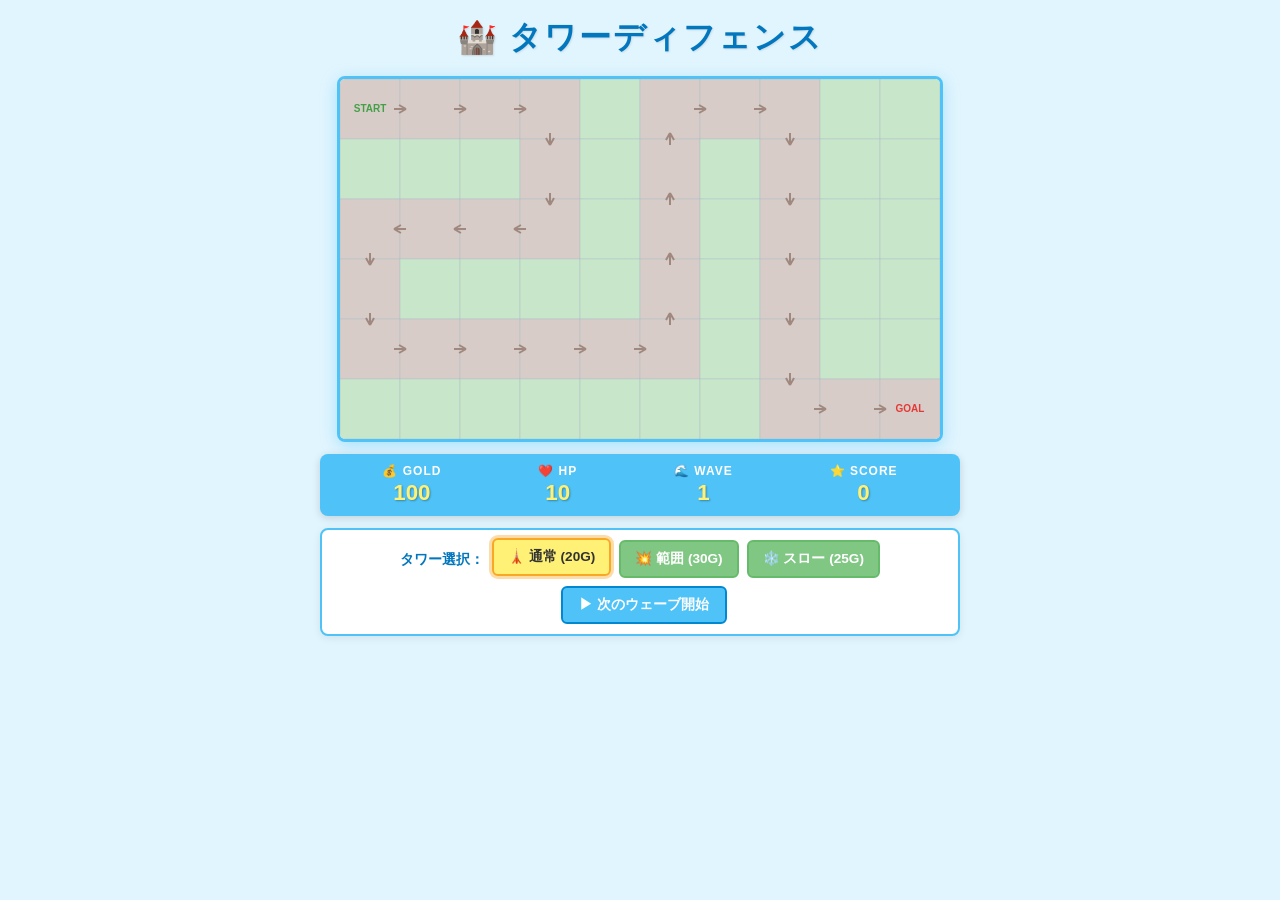
==== static/index.html @ 22d27254 "wip: タワーディフェンスゲーム（簡易版）" ====
<!DOCTYPE html>
<html lang="ja">
<head>
  <meta charset="UTF-8" />
  <meta name="viewport" content="width=device-width, initial-scale=1.0" />
  <title>タワーディフェンスゲーム</title>
  <link rel="stylesheet" href="style.css" />
</head>
<body>
  <h1>🏰 タワーディフェンス</h1>

  <div id="main-container">
    <!-- ゲームエリア -->
    <div id="game-area">
      <canvas id="gameCanvas" width="600" height="360"></canvas>
    </div>

    <!-- ステータスバー -->
    <div id="status-bar">
      <div class="status-item">
        <span class="status-label">💰 Gold</span>
        <span id="gold-display" class="status-value">100</span>
      </div>
      <div class="status-item">
        <span class="status-label">❤️ HP</span>
        <span id="hp-display" class="status-value">10</span>
      </div>
      <div class="status-item">
        <span class="status-label">🌊 Wave</span>
        <span id="wave-display" class="status-value">1</span>
      </div>
      <div class="status-item">
        <span class="status-label">⭐ Score</span>
        <span id="score-display" class="status-value">0</span>
      </div>
    </div>

    <!-- タワー選択エリア -->
    <div id="tower-select-area">
      <span class="select-label">タワー選択：</span>
      <button class="tower-btn selected" id="btn-normal" data-type="normal">
        🗼 通常 (20G)
      </button>
      <button class="tower-btn" id="btn-area" data-type="area">
        💥 範囲 (30G)
      </button>
      <button class="tower-btn" id="btn-slow" data-type="slow">
        ❄️ スロー (25G)
      </button>
      <button id="btn-start-wave" class="wave-btn">▶ 次のウェーブ開始</button>
    </div>

    <!-- メッセージ -->
    <div id="message-area"></div>
  </div>

  <!-- ゲームオーバーモーダル -->
  <div id="gameover-modal" class="modal hidden">
    <div class="modal-content">
      <h2 id="modal-title">ゲームオーバー</h2>
      <p id="modal-score"></p>
      <div class="modal-input">
        <label for="player-name">プレイヤー名：</label>
        <input type="text" id="player-name" maxlength="20" placeholder="名前を入力" />
      </div>
      <button id="btn-save-score">スコアを保存</button>
      <button id="btn-show-ranking">ランキングを見る</button>
      <button id="btn-restart">もう一度プレイ</button>
    </div>
  </div>

  <!-- ランキングモーダル -->
  <div id="ranking-modal" class="modal hidden">
    <div class="modal-content">
      <h2>🏆 ランキング</h2>
      <table id="ranking-table">
        <thead>
          <tr><th>順位</th><th>名前</th><th>スコア</th><th>日時</th></tr>
        </thead>
        <tbody id="ranking-body"></tbody>
      </table>
      <button id="btn-close-ranking">閉じる</button>
    </div>
  </div>

  <script src="game.js"></script>
</body>
</html>
---- static/style.css ----
/* ===== リセット & ベース ===== */
* {
  box-sizing: border-box;
  margin: 0;
  padding: 0;
}

body {
  background-color: #E1F5FE;
  font-family: 'Segoe UI', 'Helvetica Neue', Arial, sans-serif;
  color: #333;
  min-height: 100vh;
  display: flex;
  flex-direction: column;
  align-items: center;
  padding: 16px;
}

h1 {
  color: #0277BD;
  font-size: 2rem;
  margin-bottom: 16px;
  text-shadow: 1px 1px 2px rgba(0,0,0,0.1);
  letter-spacing: 2px;
}

/* ===== メインコンテナ ===== */
#main-container {
  display: flex;
  flex-direction: column;
  align-items: center;
  gap: 12px;
  width: 100%;
  max-width: 640px;
}

/* ===== ゲームエリア ===== */
#game-area {
  border: 3px solid #4FC3F7;
  border-radius: 8px;
  box-shadow: 0 4px 16px rgba(79, 195, 247, 0.4);
  background: #fff;
  overflow: hidden;
}

#gameCanvas {
  display: block;
  cursor: pointer;
}

/* ===== ステータスバー ===== */
#status-bar {
  display: flex;
  gap: 12px;
  background: #4FC3F7;
  border-radius: 8px;
  padding: 10px 20px;
  width: 100%;
  justify-content: space-around;
  box-shadow: 0 2px 8px rgba(0,0,0,0.15);
}

.status-item {
  display: flex;
  flex-direction: column;
  align-items: center;
  gap: 2px;
}

.status-label {
  font-size: 0.75rem;
  color: #fff;
  font-weight: 600;
  text-transform: uppercase;
  letter-spacing: 1px;
}

.status-value {
  font-size: 1.4rem;
  font-weight: 700;
  color: #FFF176;
  text-shadow: 1px 1px 2px rgba(0,0,0,0.3);
}

/* ===== タワー選択エリア ===== */
#tower-select-area {
  display: flex;
  align-items: center;
  gap: 8px;
  flex-wrap: wrap;
  justify-content: center;
  background: #fff;
  border-radius: 8px;
  padding: 10px 16px;
  width: 100%;
  border: 2px solid #4FC3F7;
  box-shadow: 0 2px 8px rgba(0,0,0,0.08);
}

.select-label {
  font-weight: 600;
  color: #0277BD;
  font-size: 0.9rem;
}

.tower-btn {
  background: #81C784;
  color: #fff;
  border: 2px solid #66BB6A;
  border-radius: 6px;
  padding: 8px 14px;
  font-size: 0.85rem;
  font-weight: 600;
  cursor: pointer;
  transition: all 0.2s;
}

.tower-btn:hover {
  background: #66BB6A;
  transform: translateY(-1px);
  box-shadow: 0 3px 8px rgba(0,0,0,0.2);
}

.tower-btn.selected {
  background: #FFF176;
  color: #333;
  border-color: #F9A825;
  box-shadow: 0 0 0 3px rgba(249, 168, 37, 0.4);
  transform: translateY(-2px);
}

.wave-btn {
  background: #4FC3F7;
  color: #fff;
  border: 2px solid #0288D1;
  border-radius: 6px;
  padding: 8px 16px;
  font-size: 0.85rem;
  font-weight: 700;
  cursor: pointer;
  transition: all 0.2s;
  margin-left: 8px;
}

.wave-btn:hover {
  background: #0288D1;
  transform: translateY(-1px);
  box-shadow: 0 3px 8px rgba(0,0,0,0.2);
}

.wave-btn:disabled {
  background: #B0BEC5;
  border-color: #90A4AE;
  cursor: not-allowed;
  transform: none;
  box-shadow: none;
}

/* ===== メッセージエリア ===== */
#message-area {
  min-height: 24px;
  font-size: 0.9rem;
  color: #D32F2F;
  font-weight: 600;
  text-align: center;
}

/* ===== モーダル ===== */
.modal {
  position: fixed;
  inset: 0;
  background: rgba(0, 0, 0, 0.55);
  display: flex;
  align-items: center;
  justify-content: center;
  z-index: 100;
}

.modal.hidden {
  display: none;
}

.modal-content {
  background: #fff;
  border-radius: 12px;
  padding: 32px 40px;
  text-align: center;
  box-shadow: 0 8px 32px rgba(0,0,0,0.3);
  min-width: 320px;
  display: flex;
  flex-direction: column;
  gap: 14px;
}

.modal-content h2 {
  color: #0277BD;
  font-size: 1.6rem;
}

.modal-content p {
  font-size: 1.1rem;
  color: #555;
}

.modal-input {
  display: flex;
  flex-direction: column;
  gap: 6px;
  align-items: flex-start;
}

.modal-input label {
  font-size: 0.9rem;
  font-weight: 600;
  color: #555;
}

.modal-input input {
  width: 100%;
  padding: 8px 12px;
  border: 2px solid #4FC3F7;
  border-radius: 6px;
  font-size: 1rem;
  outline: none;
  transition: border-color 0.2s;
}

.modal-input input:focus {
  border-color: #0288D1;
}

.modal-content button {
  background: #4FC3F7;
  color: #fff;
  border: none;
  border-radius: 6px;
  padding: 10px 20px;
  font-size: 0.95rem;
  font-weight: 700;
  cursor: pointer;
  transition: background 0.2s;
}

.modal-content button:hover {
  background: #0288D1;
}

/* ===== ランキングテーブル ===== */
#ranking-table {
  width: 100%;
  border-collapse: collapse;
  font-size: 0.9rem;
}

#ranking-table th,
#ranking-table td {
  border: 1px solid #B0BEC5;
  padding: 6px 10px;
  text-align: center;
}

#ranking-table th {
  background: #4FC3F7;
  color: #fff;
  font-weight: 700;
}

#ranking-table tr:nth-child(even) {
  background: #E1F5FE;
}
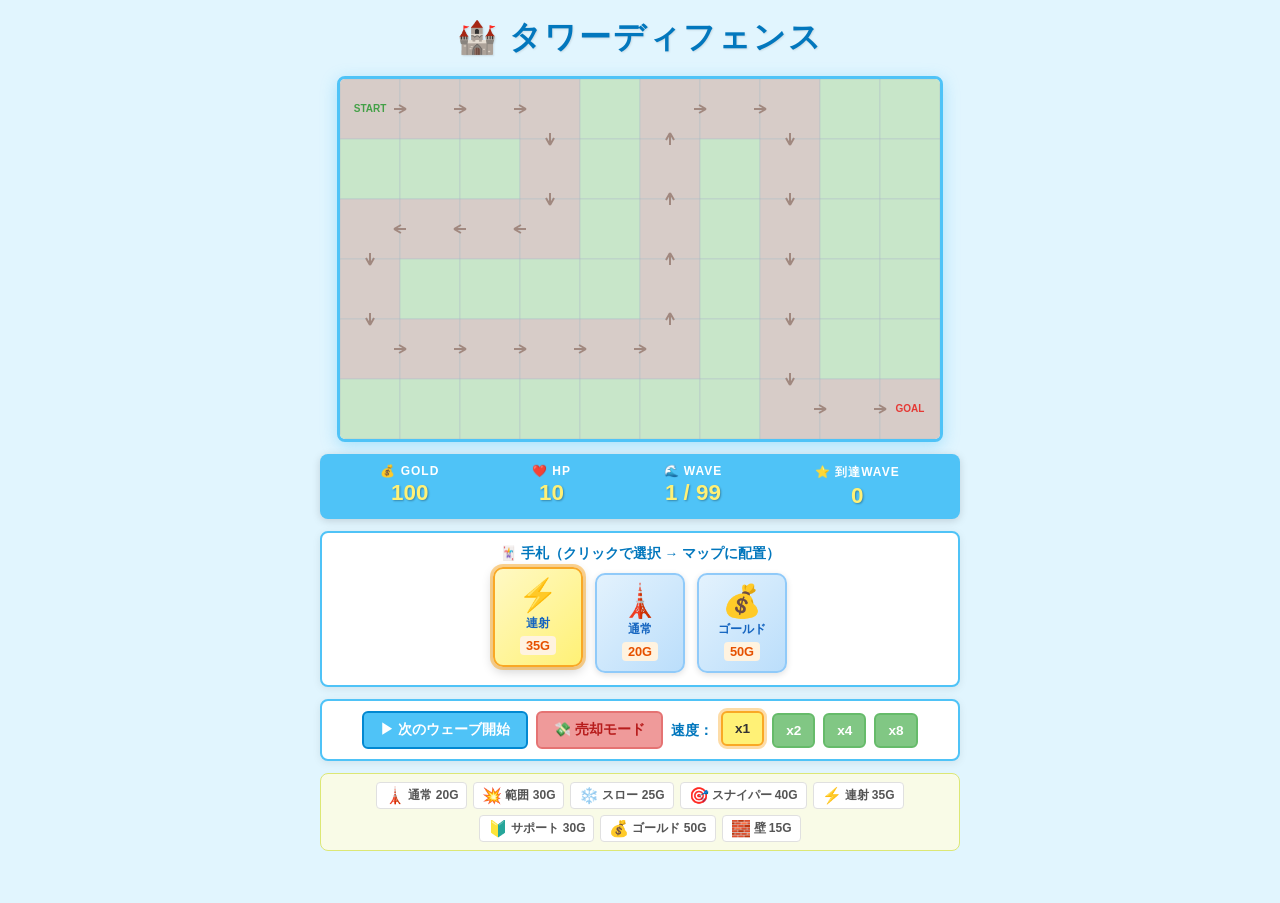
==== commit 798f0657: "add:タワーの追加・売却機能・手札の更新" ====
--- a/static/index.html
+++ b/static/index.html
@@ -27,27 +27,43 @@
       </div>
       <div class="status-item">
         <span class="status-label">🌊 Wave</span>
-        <span id="wave-display" class="status-value">1</span>
+        <span id="wave-display" class="status-value">1 / 99</span>
       </div>
       <div class="status-item">
-        <span class="status-label">⭐ Score</span>
+        <span class="status-label">⭐ 到達Wave</span>
         <span id="score-display" class="status-value">0</span>
       </div>
     </div>
 
-    <!-- タワー選択エリア -->
-    <div id="tower-select-area">
-      <span class="select-label">タワー選択：</span>
-      <button class="tower-btn selected" id="btn-normal" data-type="normal">
-        🗼 通常 (20G)
-      </button>
-      <button class="tower-btn" id="btn-area" data-type="area">
-        💥 範囲 (30G)
-      </button>
-      <button class="tower-btn" id="btn-slow" data-type="slow">
-        ❄️ スロー (25G)
-      </button>
+    <!-- 手札エリア -->
+    <div id="hand-section">
+      <div id="hand-label">🃏 手札（クリックで選択 → マップに配置）</div>
+      <div id="hand-area">
+        <!-- カードはJSで動的生成 -->
+      </div>
+    </div>
+
+    <!-- コントロールエリア -->
+    <div id="control-area">
       <button id="btn-start-wave" class="wave-btn">▶ 次のウェーブ開始</button>
+      <button id="btn-sell-mode" class="sell-btn">💸 売却モード</button>
+      <span class="select-label">速度：</span>
+      <button class="speed-btn selected" data-speed="1" onclick="setSpeed(1)">x1</button>
+      <button class="speed-btn" data-speed="2" onclick="setSpeed(2)">x2</button>
+      <button class="speed-btn" data-speed="4" onclick="setSpeed(4)">x4</button>
+      <button class="speed-btn" data-speed="8" onclick="setSpeed(8)">x8</button>
+    </div>
+
+    <!-- タワー説明 -->
+    <div id="tower-legend">
+      <span class="legend-item"><span class="legend-icon">🗼</span>通常 20G</span>
+      <span class="legend-item"><span class="legend-icon">💥</span>範囲 30G</span>
+      <span class="legend-item"><span class="legend-icon">❄️</span>スロー 25G</span>
+      <span class="legend-item"><span class="legend-icon">🎯</span>スナイパー 40G</span>
+      <span class="legend-item"><span class="legend-icon">⚡</span>連射 35G</span>
+      <span class="legend-item"><span class="legend-icon">🔰</span>サポート 30G</span>
+      <span class="legend-item"><span class="legend-icon">💰</span>ゴールド 50G</span>
+      <span class="legend-item"><span class="legend-icon">🧱</span>壁 15G</span>
     </div>
 
     <!-- メッセージ -->
@@ -75,7 +91,7 @@
       <h2>🏆 ランキング</h2>
       <table id="ranking-table">
         <thead>
-          <tr><th>順位</th><th>名前</th><th>スコア</th><th>日時</th></tr>
+          <tr><th>順位</th><th>名前</th><th>到達Wave</th><th>日時</th></tr>
         </thead>
         <tbody id="ranking-body"></tbody>
       </table>
--- a/static/style.css
+++ b/static/style.css
@@ -82,8 +82,87 @@
   text-shadow: 1px 1px 2px rgba(0,0,0,0.3);
 }
 
-/* ===== タワー選択エリア ===== */
-#tower-select-area {
+/* ===== 手札エリア ===== */
+#hand-section {
+  width: 100%;
+  background: #fff;
+  border-radius: 8px;
+  padding: 12px 16px;
+  border: 2px solid #4FC3F7;
+  box-shadow: 0 2px 8px rgba(0,0,0,0.08);
+}
+
+#hand-label {
+  font-size: 0.85rem;
+  font-weight: 700;
+  color: #0277BD;
+  margin-bottom: 10px;
+  text-align: center;
+}
+
+#hand-area {
+  display: flex;
+  gap: 12px;
+  justify-content: center;
+  flex-wrap: wrap;
+}
+
+/* ===== 手札カード ===== */
+.hand-card {
+  display: flex;
+  flex-direction: column;
+  align-items: center;
+  justify-content: center;
+  width: 90px;
+  min-height: 100px;
+  background: linear-gradient(135deg, #E3F2FD, #BBDEFB);
+  border: 2px solid #90CAF9;
+  border-radius: 10px;
+  padding: 8px 6px;
+  cursor: pointer;
+  transition: all 0.2s;
+  box-shadow: 0 2px 6px rgba(0,0,0,0.12);
+  user-select: none;
+}
+
+.hand-card:hover {
+  transform: translateY(-4px);
+  box-shadow: 0 6px 16px rgba(0,0,0,0.2);
+  border-color: #42A5F5;
+}
+
+.hand-card.selected {
+  background: linear-gradient(135deg, #FFF9C4, #FFF176);
+  border-color: #F9A825;
+  box-shadow: 0 0 0 3px rgba(249, 168, 37, 0.5), 0 4px 12px rgba(0,0,0,0.2);
+  transform: translateY(-6px);
+}
+
+.card-icon {
+  font-size: 2rem;
+  line-height: 1;
+  margin-bottom: 4px;
+}
+
+.card-name {
+  font-size: 0.75rem;
+  font-weight: 700;
+  color: #1565C0;
+  text-align: center;
+  margin-bottom: 4px;
+}
+
+.card-cost {
+  font-size: 0.8rem;
+  font-weight: 700;
+  color: #E65100;
+  background: #FFF3E0;
+  border-radius: 4px;
+  padding: 2px 6px;
+}
+
+/* ===== コントロールエリア ===== */
+#control-area {
   display: flex;
   align-items: center;
   gap: 8px;
@@ -103,32 +182,6 @@
   font-size: 0.9rem;
 }
 
-.tower-btn {
-  background: #81C784;
-  color: #fff;
-  border: 2px solid #66BB6A;
-  border-radius: 6px;
-  padding: 8px 14px;
-  font-size: 0.85rem;
-  font-weight: 600;
-  cursor: pointer;
-  transition: all 0.2s;
-}
-
-.tower-btn:hover {
-  background: #66BB6A;
-  transform: translateY(-1px);
-  box-shadow: 0 3px 8px rgba(0,0,0,0.2);
-}
-
-.tower-btn.selected {
-  background: #FFF176;
-  color: #333;
-  border-color: #F9A825;
-  box-shadow: 0 0 0 3px rgba(249, 168, 37, 0.4);
-  transform: translateY(-2px);
-}
-
 .wave-btn {
   background: #4FC3F7;
   color: #fff;
@@ -139,7 +192,6 @@
   font-weight: 700;
   cursor: pointer;
   transition: all 0.2s;
-  margin-left: 8px;
 }
 
 .wave-btn:hover {
@@ -154,6 +206,90 @@
   cursor: not-allowed;
   transform: none;
   box-shadow: none;
+}
+
+.speed-btn {
+  background: #81C784;
+  color: #fff;
+  border: 2px solid #66BB6A;
+  border-radius: 6px;
+  padding: 8px 12px;
+  font-size: 0.85rem;
+  font-weight: 600;
+  cursor: pointer;
+  transition: all 0.2s;
+}
+
+.speed-btn:hover {
+  background: #66BB6A;
+  transform: translateY(-1px);
+  box-shadow: 0 3px 8px rgba(0,0,0,0.2);
+}
+
+.speed-btn.selected {
+  background: #FFF176;
+  color: #333;
+  border-color: #F9A825;
+  box-shadow: 0 0 0 3px rgba(249, 168, 37, 0.4);
+  transform: translateY(-2px);
+}
+
+/* ===== 売却ボタン ===== */
+.sell-btn {
+  background: #EF9A9A;
+  color: #B71C1C;
+  border: 2px solid #E57373;
+  border-radius: 6px;
+  padding: 8px 16px;
+  font-size: 0.85rem;
+  font-weight: 700;
+  cursor: pointer;
+  transition: all 0.2s;
+}
+
+.sell-btn:hover {
+  background: #E57373;
+  color: #fff;
+  transform: translateY(-1px);
+  box-shadow: 0 3px 8px rgba(0,0,0,0.2);
+}
+
+.sell-btn.sell-mode-active {
+  background: #B71C1C;
+  color: #fff;
+  border-color: #7F0000;
+  box-shadow: 0 0 0 3px rgba(183, 28, 28, 0.4), 0 3px 8px rgba(0,0,0,0.3);
+  transform: translateY(-2px);
+}
+
+/* ===== タワー凡例 ===== */
+#tower-legend {
+  display: flex;
+  flex-wrap: wrap;
+  gap: 6px;
+  justify-content: center;
+  background: #F9FBE7;
+  border-radius: 8px;
+  padding: 8px 12px;
+  width: 100%;
+  border: 1px solid #DCE775;
+}
+
+.legend-item {
+  display: flex;
+  align-items: center;
+  gap: 3px;
+  font-size: 0.75rem;
+  font-weight: 600;
+  color: #555;
+  background: #fff;
+  border-radius: 4px;
+  padding: 3px 8px;
+  border: 1px solid #E0E0E0;
+}
+
+.legend-icon {
+  font-size: 1rem;
 }
 
 /* ===== メッセージエリア ===== */
